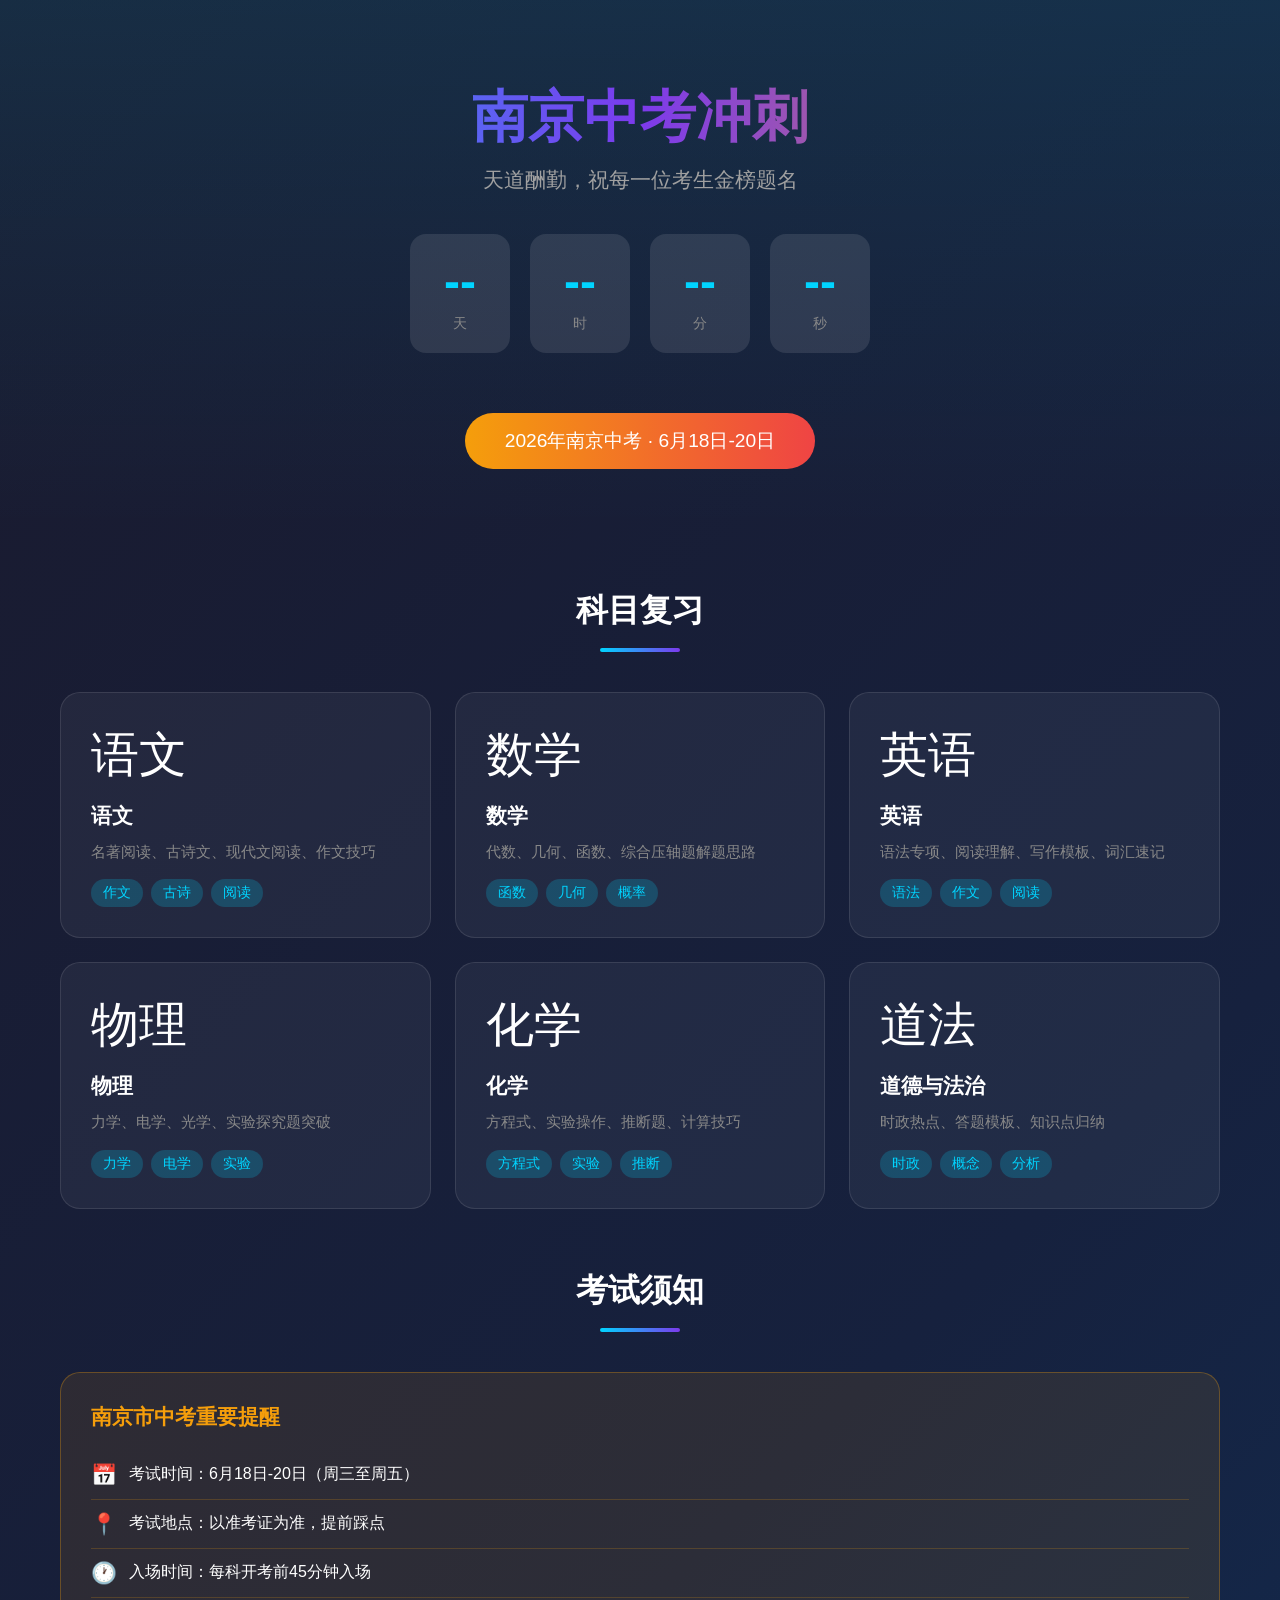
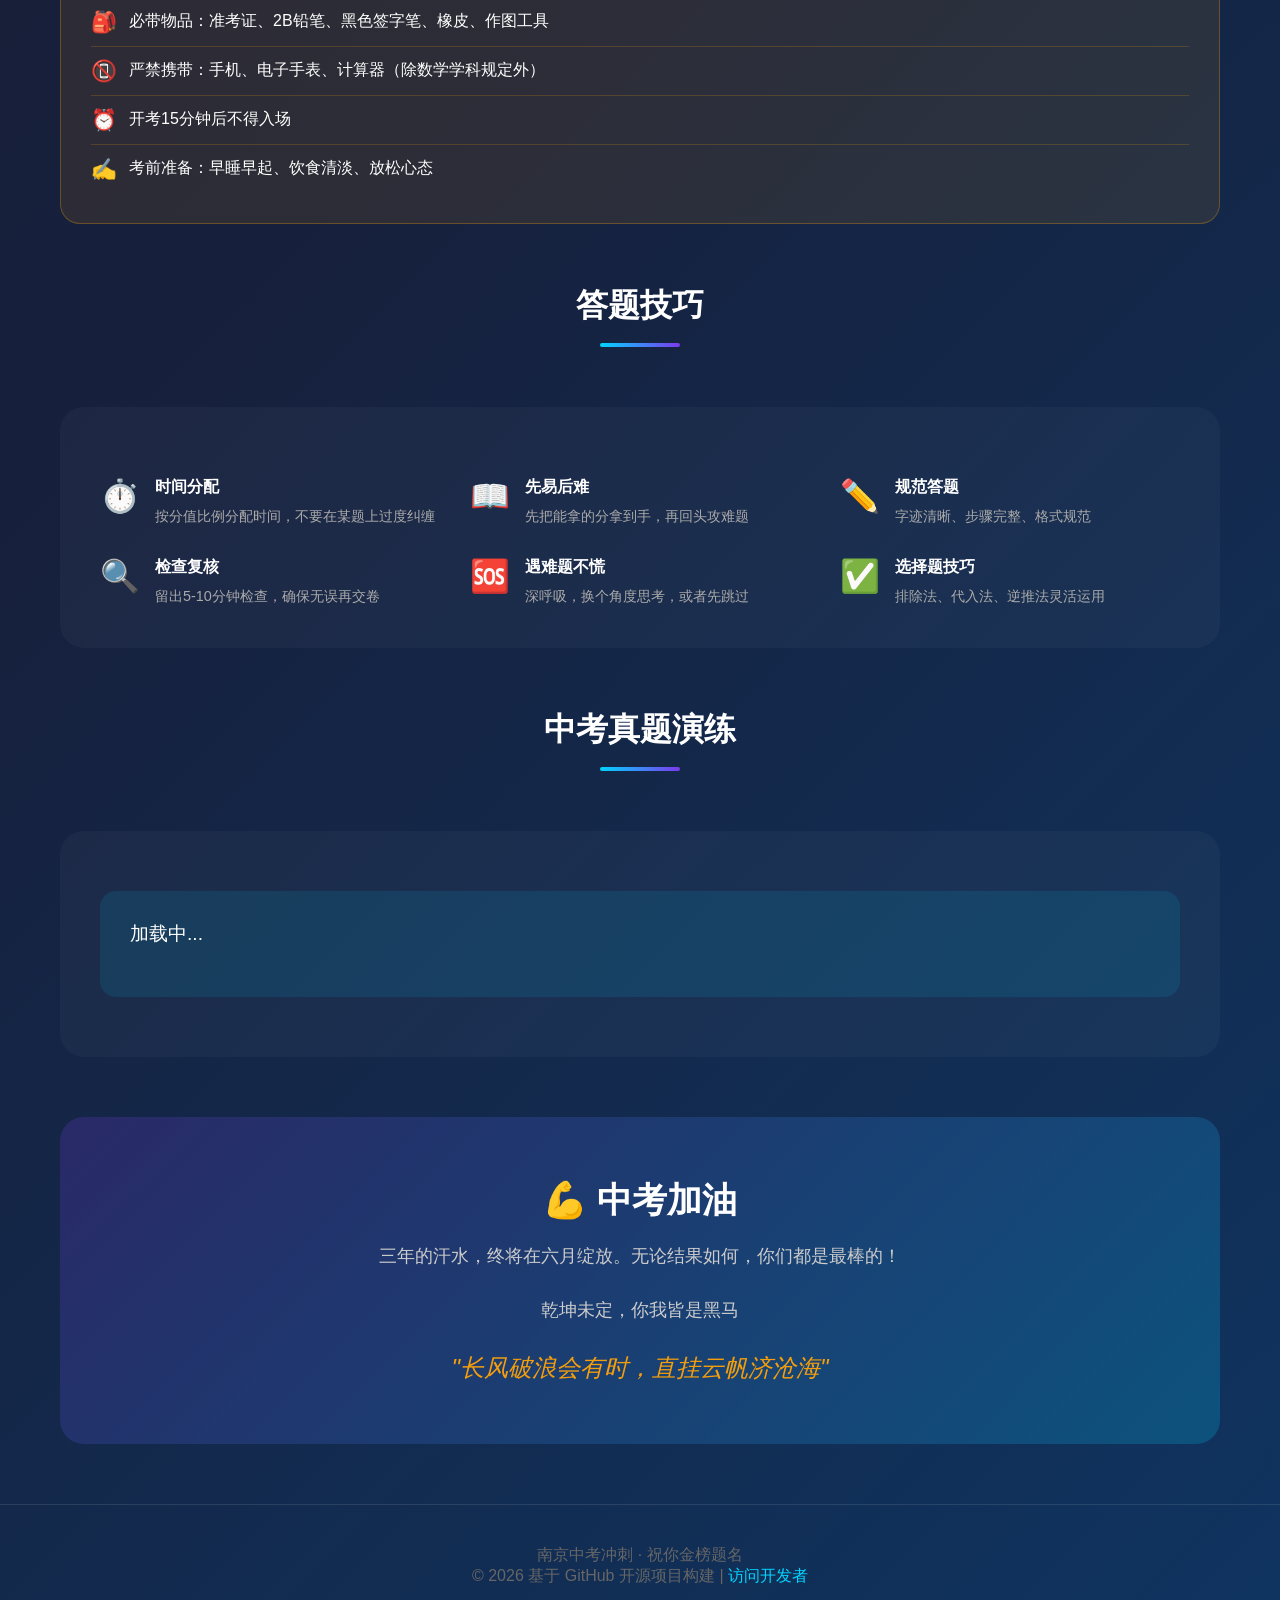
==== docs/index.html @ 6d403c40 "Add docs/" ====
<!DOCTYPE html>
<html lang="zh-CN">
<head>
    <meta charset="UTF-8">
    <meta name="viewport" content="width=device-width, initial-scale=1.0">
    <title>南京中考冲刺 - 祝你金榜题名</title>
    <style>
        * { margin: 0; padding: 0; box-sizing: border-box; }
        body {
            font-family: -apple-system, BlinkMacSystemFont, 'Segoe UI', 'PingFang SC', 'Microsoft YaHei', sans-serif;
            background: linear-gradient(135deg, #1a1a2e 0%, #16213e 50%, #0f3460 100%);
            min-height: 100vh;
            color: #fff;
        }
        
        .hero {
            text-align: center;
            padding: 80px 20px 60px;
            background: linear-gradient(180deg, rgba(0,212,255,0.1) 0%, transparent 100%);
        }
        .hero h1 {
            font-size: 3.5rem;
            margin-bottom: 10px;
            background: linear-gradient(90deg, #00d4ff, #7c3aed, #f59e0b);
            -webkit-background-clip: text;
            -webkit-text-fill-color: transparent;
            background-clip: text;
        }
        .hero .subtitle {
            font-size: 1.3rem;
            color: #a0a0a0;
            margin-bottom: 30px;
        }
        
        .countdown {
            display: flex;
            justify-content: center;
            gap: 20px;
            margin: 40px 0;
        }
        .countdown-item {
            background: rgba(255,255,255,0.1);
            border-radius: 16px;
            padding: 20px 30px;
            min-width: 100px;
        }
        .countdown-item .number {
            font-size: 3rem;
            font-weight: bold;
            color: #00d4ff;
        }
        .countdown-item .label {
            font-size: 0.9rem;
            color: #888;
            margin-top: 5px;
        }
        
        .exam-date {
            background: linear-gradient(90deg, #f59e0b, #ef4444);
            color: white;
            padding: 15px 40px;
            border-radius: 30px;
            display: inline-block;
            font-size: 1.2rem;
            margin-top: 20px;
        }
        
        .container { max-width: 1200px; margin: 0 auto; padding: 0 20px; }
        
        .section-title {
            text-align: center;
            font-size: 2rem;
            margin: 60px 0 40px;
            position: relative;
        }
        .section-title::after {
            content: '';
            display: block;
            width: 80px;
            height: 4px;
            background: linear-gradient(90deg, #00d4ff, #7c3aed);
            margin: 15px auto 0;
            border-radius: 2px;
        }
        
        .subjects {
            display: grid;
            grid-template-columns: repeat(auto-fit, minmax(280px, 1fr));
            gap: 24px;
            margin: 40px 0;
        }
        .subject-card {
            background: rgba(255,255,255,0.05);
            border-radius: 20px;
            padding: 30px;
            border: 1px solid rgba(255,255,255,0.1);
            transition: transform 0.3s, box-shadow 0.3s;
            cursor: pointer;
        }
        .subject-card:hover {
            transform: translateY(-5px);
            box-shadow: 0 20px 40px rgba(0,0,0,0.3);
        }
        .subject-card .icon { font-size: 3rem; margin-bottom: 15px; }
        .subject-card h3 { font-size: 1.3rem; margin-bottom: 10px; }
        .subject-card p { color: #888; font-size: 0.95rem; line-height: 1.6; }
        .subject-card .topics {
            margin-top: 15px;
            display: flex;
            flex-wrap: wrap;
            gap: 8px;
        }
        .subject-card .topic {
            background: rgba(0,212,255,0.2);
            padding: 5px 12px;
            border-radius: 15px;
            font-size: 0.85rem;
            color: #00d4ff;
        }
        
        .tips-section {
            background: rgba(255,255,255,0.03);
            border-radius: 24px;
            padding: 40px;
            margin: 60px 0;
        }
        .tips-grid {
            display: grid;
            grid-template-columns: repeat(auto-fit, minmax(250px, 1fr));
            gap: 30px;
            margin-top: 30px;
        }
        .tip-card {
            display: flex;
            gap: 15px;
            align-items: flex-start;
        }
        .tip-card .tip-icon {
            font-size: 2rem;
            flex-shrink: 0;
        }
        .tip-card h4 { margin-bottom: 8px; }
        .tip-card p { color: #aaa; font-size: 0.9rem; line-height: 1.5; }
        
        .motivation {
            text-align: center;
            padding: 60px 20px;
            background: linear-gradient(135deg, rgba(124,58,237,0.2), rgba(0,212,255,0.2));
            border-radius: 24px;
            margin: 60px 0;
        }
        .motivation h2 { font-size: 2.2rem; margin-bottom: 20px; }
        .motivation p { font-size: 1.1rem; color: #ccc; max-width: 600px; margin: 0 auto 30px; }
        .motivation .quote {
            font-size: 1.5rem;
            font-style: italic;
            color: #f59e0b;
            margin-top: 20px;
        }
        
        .exam-rules {
            background: rgba(245,158,11,0.1);
            border: 1px solid rgba(245,158,11,0.3);
            border-radius: 20px;
            padding: 30px;
            margin: 40px 0;
        }
        .exam-rules h3 { color: #f59e0b; margin-bottom: 20px; font-size: 1.3rem; }
        .rules-list { list-style: none; }
        .rules-list li {
            padding: 12px 0;
            border-bottom: 1px solid rgba(245,158,11,0.2);
            display: flex;
            align-items: center;
            gap: 12px;
        }
        .rules-list li:last-child { border-bottom: none; }
        .rules-list .rule-icon { font-size: 1.3rem; }
        
        .quiz-section {
            background: rgba(255,255,255,0.03);
            border-radius: 24px;
            padding: 40px;
            margin: 60px 0;
        }
        .quiz-card {
            background: rgba(0,212,255,0.1);
            border-radius: 16px;
            padding: 30px;
            margin: 20px 0;
        }
        .quiz-question {
            font-size: 1.2rem;
            margin-bottom: 20px;
        }
        .quiz-options {
            display: grid;
            gap: 12px;
        }
        .quiz-option {
            background: rgba(255,255,255,0.05);
            border: 1px solid rgba(255,255,255,0.1);
            padding: 15px 20px;
            border-radius: 12px;
            cursor: pointer;
            transition: all 0.3s;
        }
        .quiz-option:hover {
            background: rgba(0,212,255,0.2);
            border-color: #00d4ff;
        }
        .quiz-option.correct {
            background: rgba(34,197,94,0.3);
            border-color: #22c55e;
        }
        .quiz-option.wrong {
            background: rgba(239,68,68,0.3);
            border-color: #ef4444;
        }
        .quiz-result {
            text-align: center;
            padding: 20px;
            margin-top: 20px;
            border-radius: 12px;
            display: none;
        }
        .quiz-result.show { display: block; }
        .quiz-result .score { font-size: 2rem; color: #22c55e; }
        
        footer {
            text-align: center;
            padding: 40px;
            color: #666;
            border-top: 1px solid rgba(255,255,255,0.1);
            margin-top: 60px;
        }
        footer a { color: #00d4ff; text-decoration: none; }
        
        @media (max-width: 768px) {
            .hero h1 { font-size: 2.5rem; }
            .countdown { flex-wrap: wrap; }
            .countdown-item { min-width: 80px; padding: 15px 20px; }
            .countdown-item .number { font-size: 2rem; }
        }
    </style>
</head>
<body>
    <section class="hero">
        <h1>南京中考冲刺</h1>
        <p class="subtitle">天道酬勤，祝每一位考生金榜题名</p>
        
        <div class="countdown">
            <div class="countdown-item">
                <div class="number" id="days">--</div>
                <div class="label">天</div>
            </div>
            <div class="countdown-item">
                <div class="number" id="hours">--</div>
                <div class="label">时</div>
            </div>
            <div class="countdown-item">
                <div class="number" id="minutes">--</div>
                <div class="label">分</div>
            </div>
            <div class="countdown-item">
                <div class="number" id="seconds">--</div>
                <div class="label">秒</div>
            </div>
        </div>
        
        <div class="exam-date">2026年南京中考 · 6月18日-20日</div>
    </section>
    
    <div class="container">
        <h2 class="section-title">科目复习</h2>
        <div class="subjects">
            <div class="subject-card" onclick="showSubject('chinese')">
                <div class="icon">语文</div>
                <h3>语文</h3>
                <p>名著阅读、古诗文、现代文阅读、作文技巧</p>
                <div class="topics">
                    <span class="topic">作文</span>
                    <span class="topic">古诗</span>
                    <span class="topic">阅读</span>
                </div>
            </div>
            <div class="subject-card" onclick="showSubject('math')">
                <div class="icon">数学</div>
                <h3>数学</h3>
                <p>代数、几何、函数、综合压轴题解题思路</p>
                <div class="topics">
                    <span class="topic">函数</span>
                    <span class="topic">几何</span>
                    <span class="topic">概率</span>
                </div>
            </div>
            <div class="subject-card" onclick="showSubject('english')">
                <div class="icon">英语</div>
                <h3>英语</h3>
                <p>语法专项、阅读理解、写作模板、词汇速记</p>
                <div class="topics">
                    <span class="topic">语法</span>
                    <span class="topic">作文</span>
                    <span class="topic">阅读</span>
                </div>
            </div>
            <div class="subject-card" onclick="showSubject('physics')">
                <div class="icon">物理</div>
                <h3>物理</h3>
                <p>力学、电学、光学、实验探究题突破</p>
                <div class="topics">
                    <span class="topic">力学</span>
                    <span class="topic">电学</span>
                    <span class="topic">实验</span>
                </div>
            </div>
            <div class="subject-card" onclick="showSubject('chemistry')">
                <div class="icon">化学</div>
                <h3>化学</h3>
                <p>方程式、实验操作、推断题、计算技巧</p>
                <div class="topics">
                    <span class="topic">方程式</span>
                    <span class="topic">实验</span>
                    <span class="topic">推断</span>
                </div>
            </div>
            <div class="subject-card" onclick="showSubject('politics')">
                <div class="icon">道法</div>
                <h3>道德与法治</h3>
                <p>时政热点、答题模板、知识点归纳</p>
                <div class="topics">
                    <span class="topic">时政</span>
                    <span class="topic">概念</span>
                    <span class="topic">分析</span>
                </div>
            </div>
        </div>
        
        <h2 class="section-title">考试须知</h2>
        <div class="exam-rules">
            <h3>南京市中考重要提醒</h3>
            <ul class="rules-list">
                <li><span class="rule-icon">📅</span>考试时间：6月18日-20日（周三至周五）</li>
                <li><span class="rule-icon">📍</span>考试地点：以准考证为准，提前踩点</li>
                <li><span class="rule-icon">🕐</span>入场时间：每科开考前45分钟入场</li>
                <li><span class="rule-icon">🎒</span>必带物品：准考证、2B铅笔、黑色签字笔、橡皮、作图工具</li>
                <li><span class="rule-icon">📵</span>严禁携带：手机、电子手表、计算器（除数学学科规定外）</li>
                <li><span class="rule-icon">⏰</span>开考15分钟后不得入场</li>
                <li><span class="rule-icon">✍️</span>考前准备：早睡早起、饮食清淡、放松心态</li>
            </ul>
        </div>
        
        <h2 class="section-title">答题技巧</h2>
        <div class="tips-section">
            <div class="tips-grid">
                <div class="tip-card">
                    <span class="tip-icon">⏱️</span>
                    <div>
                        <h4>时间分配</h4>
                        <p>按分值比例分配时间，不要在某题上过度纠缠</p>
                    </div>
                </div>
                <div class="tip-card">
                    <span class="tip-icon">📖</span>
                    <div>
                        <h4>先易后难</h4>
                        <p>先把能拿的分拿到手，再回头攻难题</p>
                    </div>
                </div>
                <div class="tip-card">
                    <span class="tip-icon">✏️</span>
                    <div>
                        <h4>规范答题</h4>
                        <p>字迹清晰、步骤完整、格式规范</p>
                    </div>
                </div>
                <div class="tip-card">
                    <span class="tip-icon">🔍</span>
                    <div>
                        <h4>检查复核</h4>
                        <p>留出5-10分钟检查，确保无误再交卷</p>
                    </div>
                </div>
                <div class="tip-card">
                    <span class="tip-icon">🆘</span>
                    <div>
                        <h4>遇难题不慌</h4>
                        <p>深呼吸，换个角度思考，或者先跳过</p>
                    </div>
                </div>
                <div class="tip-card">
                    <span class="tip-icon">✅</span>
                    <div>
                        <h4>选择题技巧</h4>
                        <p>排除法、代入法、逆推法灵活运用</p>
                    </div>
                </div>
            </div>
        </div>
        
        <h2 class="section-title">中考真题演练</h2>
        <div class="quiz-section">
            <div class="quiz-card">
                <div class="quiz-question" id="quiz-question">加载中...</div>
                <div class="quiz-options" id="quiz-options"></div>
                <div class="quiz-result" id="quiz-result">
                    <div class="score" id="quiz-score"></div>
                    <p id="quiz-feedback"></p>
                    <button onclick="nextQuestion()" style="margin-top:15px;padding:10px 30px;background:linear-gradient(90deg,#00d4ff,#7c3aed);border:none;border-radius:20px;color:white;cursor:pointer;">下一题</button>
                </div>
            </div>
        </div>
        
        <div class="motivation">
            <h2>💪 中考加油</h2>
            <p>三年的汗水，终将在六月绽放。无论结果如何，你们都是最棒的！</p>
            <p>乾坤未定，你我皆是黑马</p>
            <div class="quote">"长风破浪会有时，直挂云帆济沧海"</div>
        </div>
    </div>
    
    <footer>
        <p>南京中考冲刺 · 祝你金榜题名</p>
        <p>© 2026 基于 GitHub 开源项目构建 | <a href="https://github.com/lxztry">访问开发者</a></p>
    </footer>
    
    <script>
        // 倒计时
        const examDate = new Date('2026-06-18T09:00:00');
        
        function updateCountdown() {
            const now = new Date();
            const diff = examDate - now;
            
            if (diff > 0) {
                const days = Math.floor(diff / (1000 * 60 * 60 * 24));
                const hours = Math.floor((diff % (1000 * 60 * 60 * 24)) / (1000 * 60 * 60));
                const minutes = Math.floor((diff % (1000 * 60 * 60)) / (1000 * 60));
                const seconds = Math.floor((diff % (1000 * 60)) / 1000);
                
                document.getElementById('days').textContent = days;
                document.getElementById('hours').textContent = hours;
                document.getElementById('minutes').textContent = minutes;
                document.getElementById('seconds').textContent = seconds;
            }
        }
        
        setInterval(updateCountdown, 1000);
        updateCountdown();
        
        // 题目数据
        const questions = [
            {
                question: "《红楼梦》中"金陵十二钗"指的是多少位女子？",
                options: ["10位", "11位", "12位", "13位"],
                answer: 2,
                explanation: "金陵十二钗指的是12位女子，分别是林黛玉、薛宝钗、贾元春、贾探春等"
            },
            {
                question: "已知等腰三角形的底角为50°，则顶角为多少度？",
                options: ["60°", "70°", "80°", "90°"],
                answer: 2,
                explanation: "三角形内角和为180°，两个底角各50°，所以顶角=180°-50°×2=80°"
            },
            {
                question: "英语中'although'的中文意思是？",
                options: ["因为", "虽然", "如果", "但是"],
                answer: 1,
                explanation: "'although'是一个从属连词，意为'虽然，尽管'"
            },
            {
                question: "物理学中，力的单位是什么？",
                options: ["瓦特(W)", "焦耳(J)", "牛顿(N)", "帕斯卡(Pa)"],
                answer: 2,
                explanation: "力的单位是牛顿(N)，以科学家牛顿命名"
            },
            {
                question: "化学方程式2H₂ + O₂ → 2H₂O表示的意义是？",
                options: ["4份氢气和1份氧气反应", "2份氢气和2份氧气反应", "2份氢气和1份氧气反应", "1份氢气和2份氧气反应"],
                answer: 2,
                explanation: "化学计量数表示各物质的质量比关系"
            },
            {
                question: "我国第一部纪传体通史是？",
                options: ["《汉书》", "《史记》", "《资治通鉴》", "《后汉书》"],
                answer: 1,
                explanation: "《史记》是西汉司马迁所著，是我国第一部纪传体通史"
            }
        ];
        
        let currentQuestion = 0;
        
        function loadQuestion() {
            const q = questions[currentQuestion];
            document.getElementById('quiz-question').textContent = `Q${currentQuestion + 1}: ${q.question}`;
            
            const optionsDiv = document.getElementById('quiz-options');
            optionsDiv.innerHTML = '';
            
            q.options.forEach((opt, idx) => {
                const btn = document.createElement('div');
                btn.className = 'quiz-option';
                btn.textContent = String.fromCharCode(65 + idx) + '. ' + opt;
                btn.onclick = () => checkAnswer(idx);
                optionsDiv.appendChild(btn);
            });
            
            document.getElementById('quiz-result').classList.remove('show');
        }
        
        function checkAnswer(idx) {
            const q = questions[currentQuestion];
            const options = document.querySelectorAll('.quiz-option');
            
            options.forEach((opt, i) => {
                opt.style.pointerEvents = 'none';
                if (i === q.answer) {
                    opt.classList.add('correct');
                } else if (i === idx && idx !== q.answer) {
                    opt.classList.add('wrong');
                }
            });
            
            const resultDiv = document.getElementById('quiz-result');
            resultDiv.classList.add('show');
            
            const isCorrect = idx === q.answer;
            document.getElementById('quiz-score').textContent = isCorrect ? '回答正确！' : '回答错误';
            document.getElementById('quiz-score').style.color = isCorrect ? '#22c55e' : '#ef4444';
            document.getElementById('quiz-feedback').textContent = q.explanation;
        }
        
        function nextQuestion() {
            currentQuestion = (currentQuestion + 1) % questions.length;
            loadQuestion();
        }
        
        function showSubject(subject) {
            alert('科目详情页开发中，敬请期待！\n\n科目：' + subject);
        }
        
        loadQuestion();
    </script>
</body>
</html>
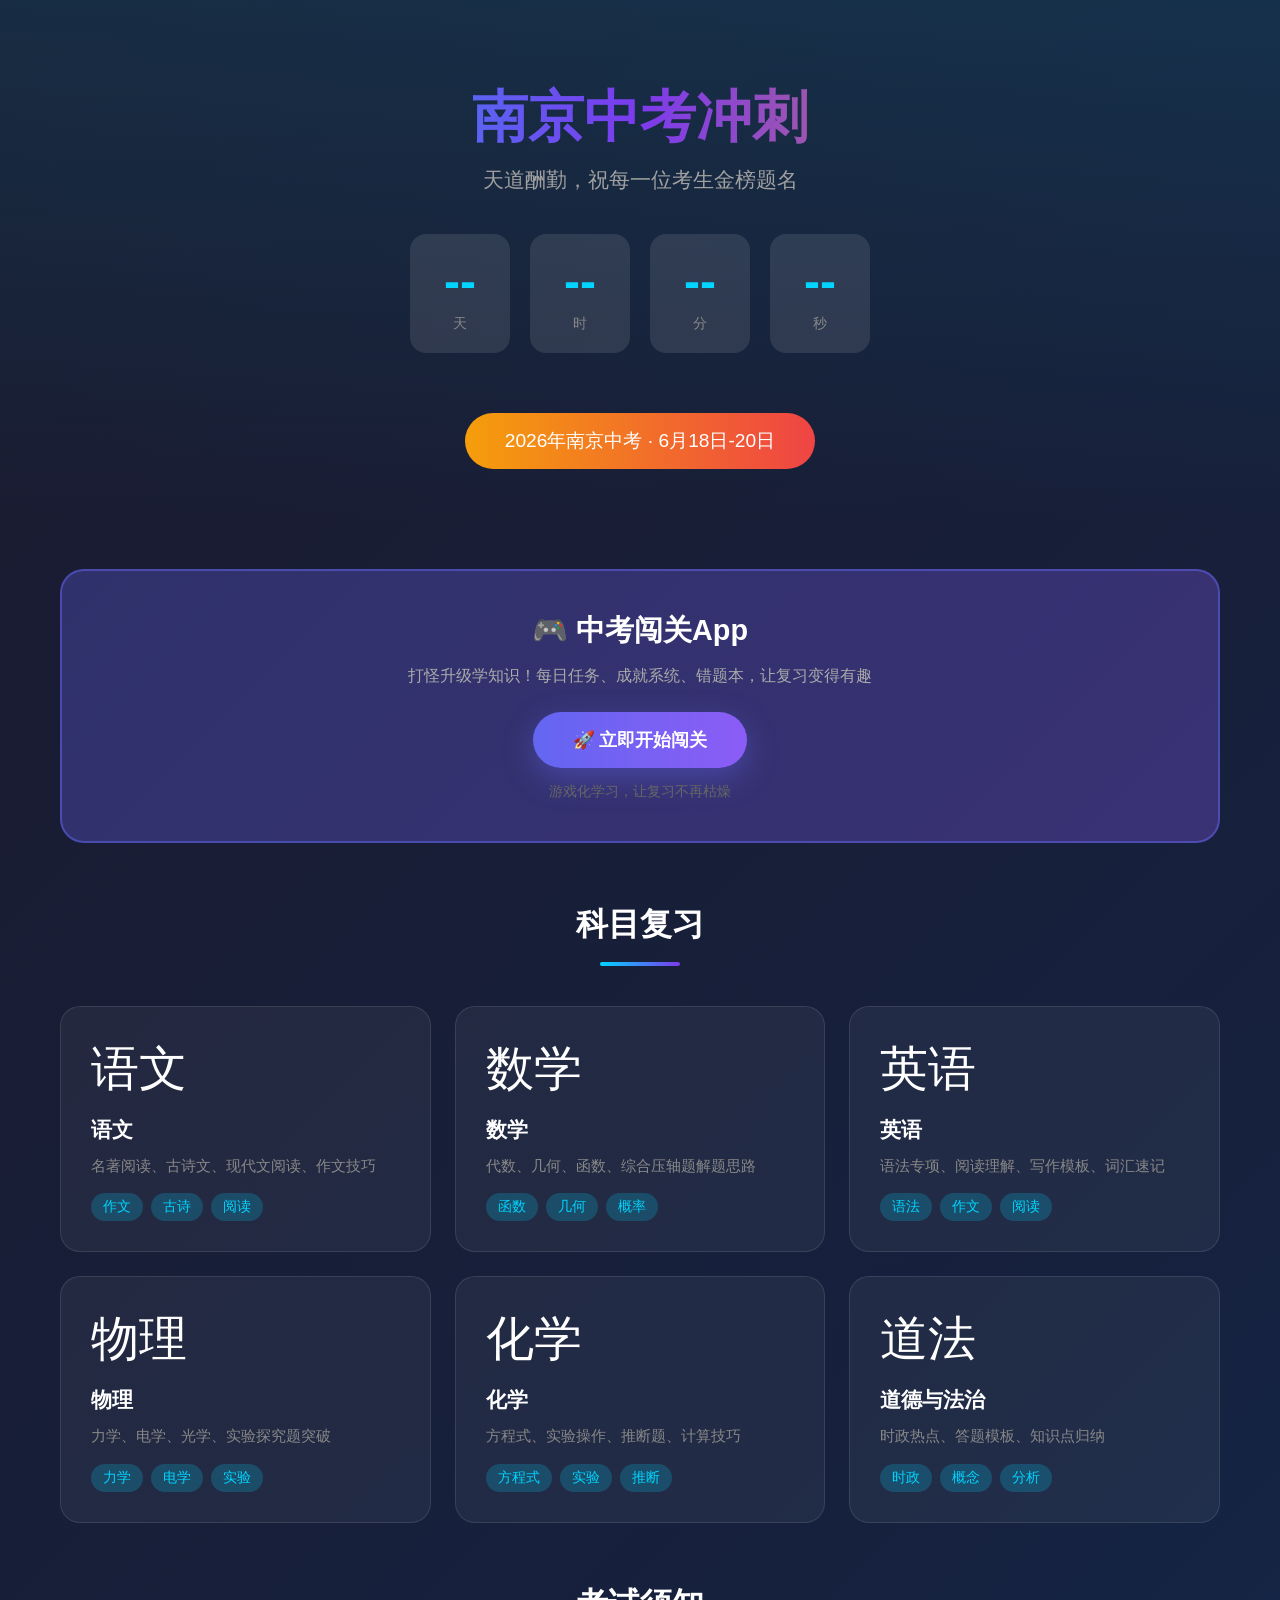
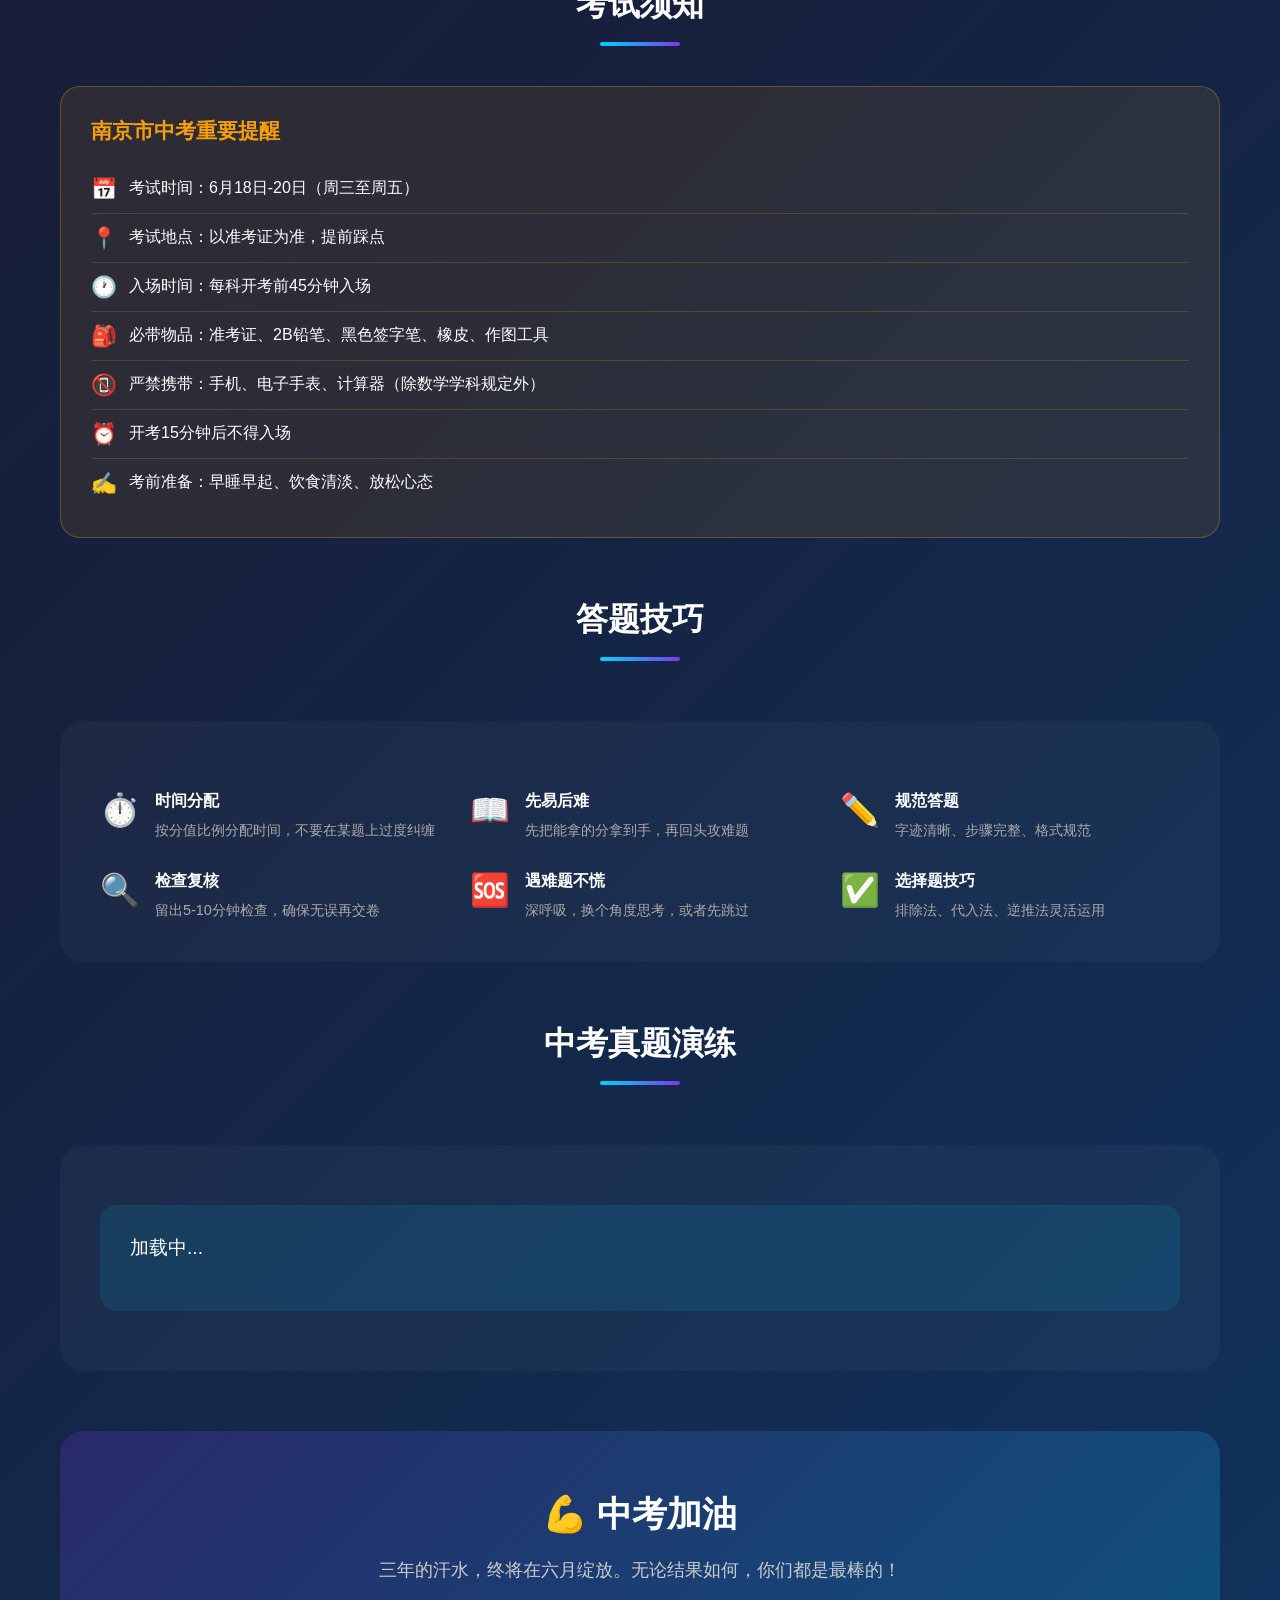
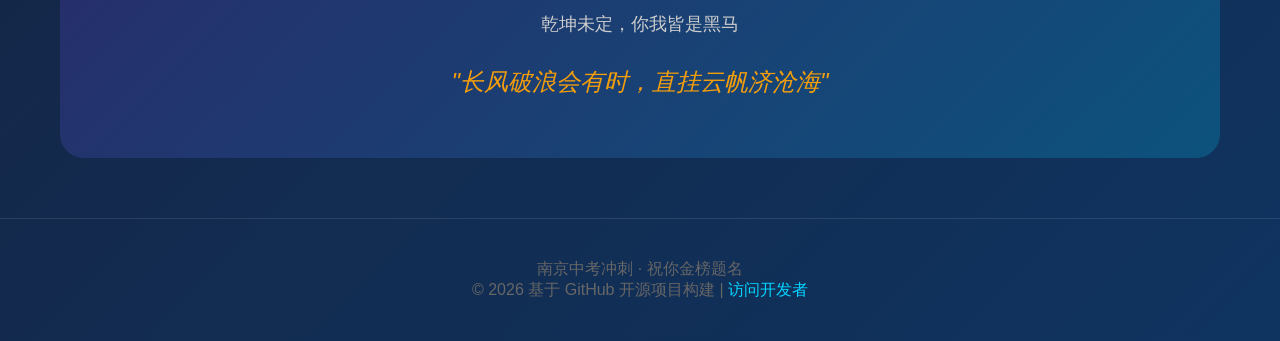
==== commit e43e0137: "feat: ??????App??" ====
--- a/docs/index.html
+++ b/docs/index.html
@@ -272,6 +272,14 @@
     </section>
     
     <div class="container">
+        <!-- 闯关App入口 -->
+        <div style="background: linear-gradient(135deg, rgba(99,102,241,0.3), rgba(139,92,246,0.3)); border-radius: 24px; padding: 40px; margin: 40px 0; text-align: center; border: 2px solid rgba(99,102,241,0.5);">
+            <h2 style="font-size: 1.8rem; margin-bottom: 15px;">🎮 中考闯关App</h2>
+            <p style="color: #aaa; margin-bottom: 25px; font-size: 1rem;">打怪升级学知识！每日任务、成就系统、错题本，让复习变得有趣</p>
+            <a href="app/index.html" style="display: inline-block; background: linear-gradient(90deg, #6366f1, #8b5cf6); color: white; padding: 16px 40px; border-radius: 30px; font-size: 1.1rem; text-decoration: none; font-weight: bold; transition: transform 0.2s; box-shadow: 0 10px 30px rgba(99,102,241,0.4);">🚀 立即开始闯关</a>
+            <p style="color: #666; font-size: 0.85rem; margin-top: 15px;">游戏化学习，让复习不再枯燥</p>
+        </div>
+        
         <h2 class="section-title">科目复习</h2>
         <div class="subjects">
             <div class="subject-card" onclick="showSubject('chinese')">
